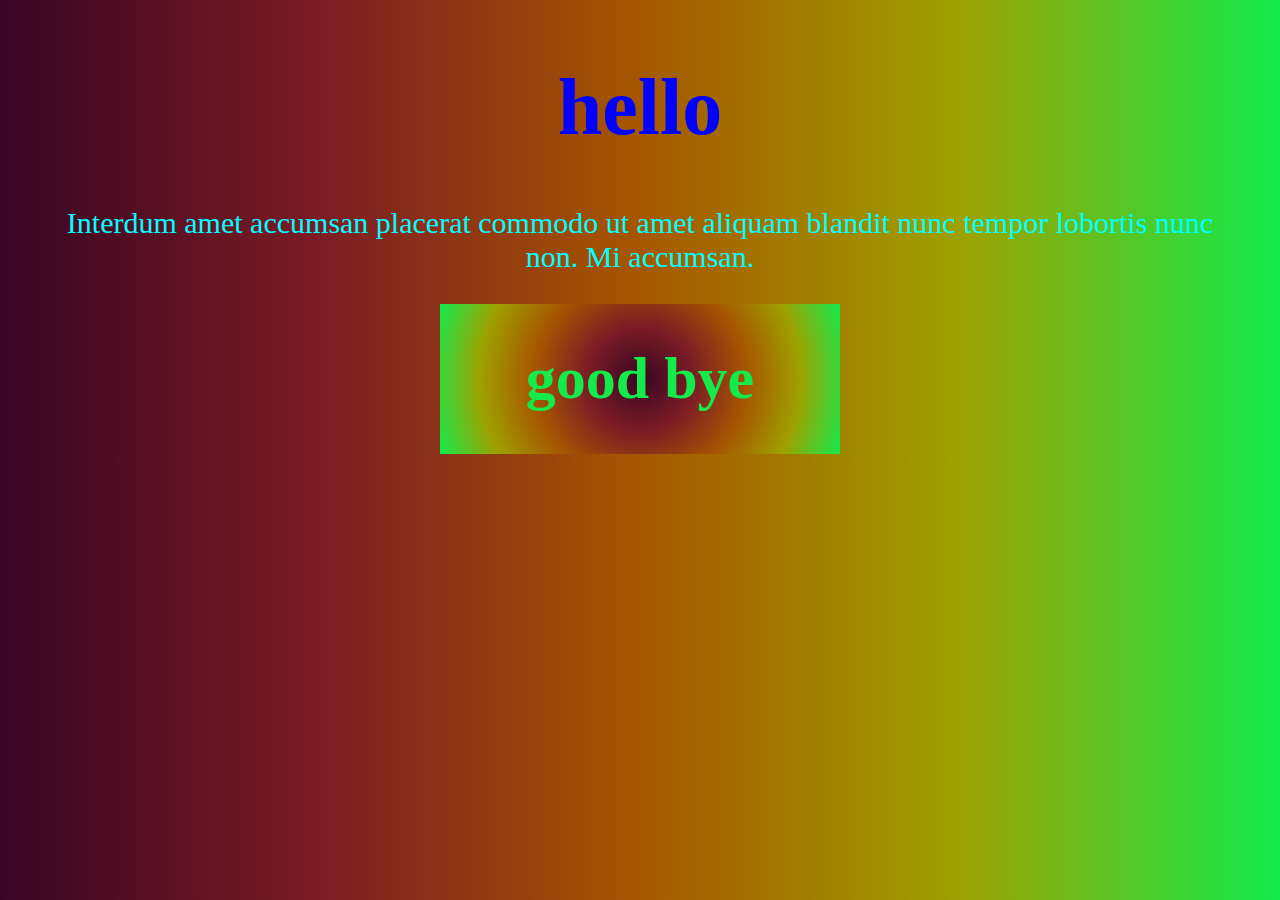
==== index.html @ a7a65ccf "text align" ====
<!DOCTYPE html>
<html lang="en">
<head>
    <meta charset="UTF-8">
    <meta name="viewport" content="width=device-width, initial-scale=1.0" />
    <meta http-equiv="X-UA-Compatible" content="ie=edge" />
    <link rel="stylesheet" href="style.css" />
    <title>Document</title>
</head>
<body>
    <div class="wrapper">
        <div class="container">
            <div class="row">
                  <div class="col">
                   <h1>hello</h1>
                   <p>
                    Interdum amet accumsan placerat commodo ut
                    amet aliquam blandit nunc tempor lobortis nunc
                    non. Mi accumsan.
                   </p>
                  </div>
                   <div class="inner">
                     <h1>good bye</h1>
                   </div>
            </div>
        </div>
    </div>
</body>
</html>
---- style.css ----
body {
    background-image: linear-gradient(to right, #370523, #7c1c25, #a65700, #9ea100, #12eb4b);
}
.container{
     max-width: 1200px;
     margin: auto;
}

.row{
    text-align: center;
    display: flex;
    flex-direction: column;
}

.col h1 {
    
    color: blue;
    font-size: 80px;
}

.col p{
    font-size: 30px;
    text-align: center;
    color: aqua;
}

.inner{
    background-image: radial-gradient(circle, #370523, #7c1c25, #a65700, #9ea100, #12eb4b);
   width: 400px;
  margin: auto;
}

.inner h1{
  color: #12eb4b;
  font-size: 60px;
}
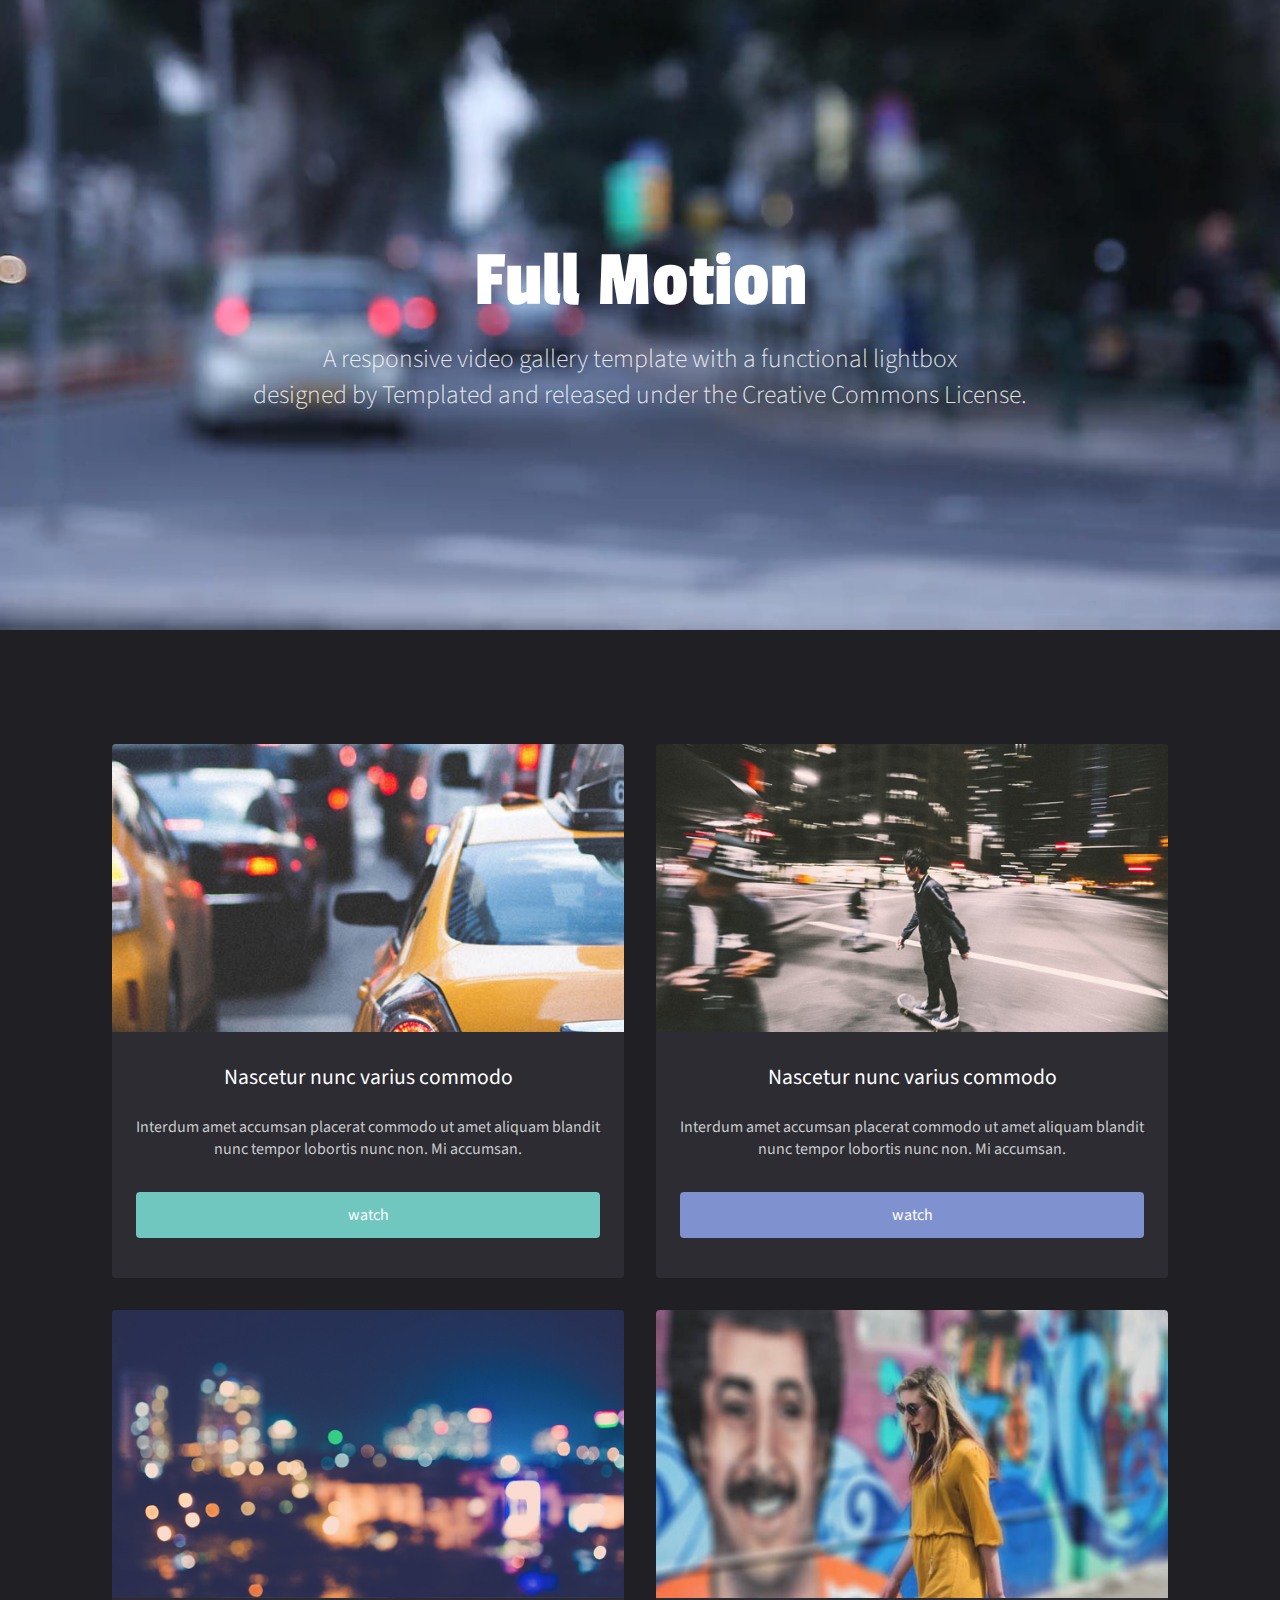
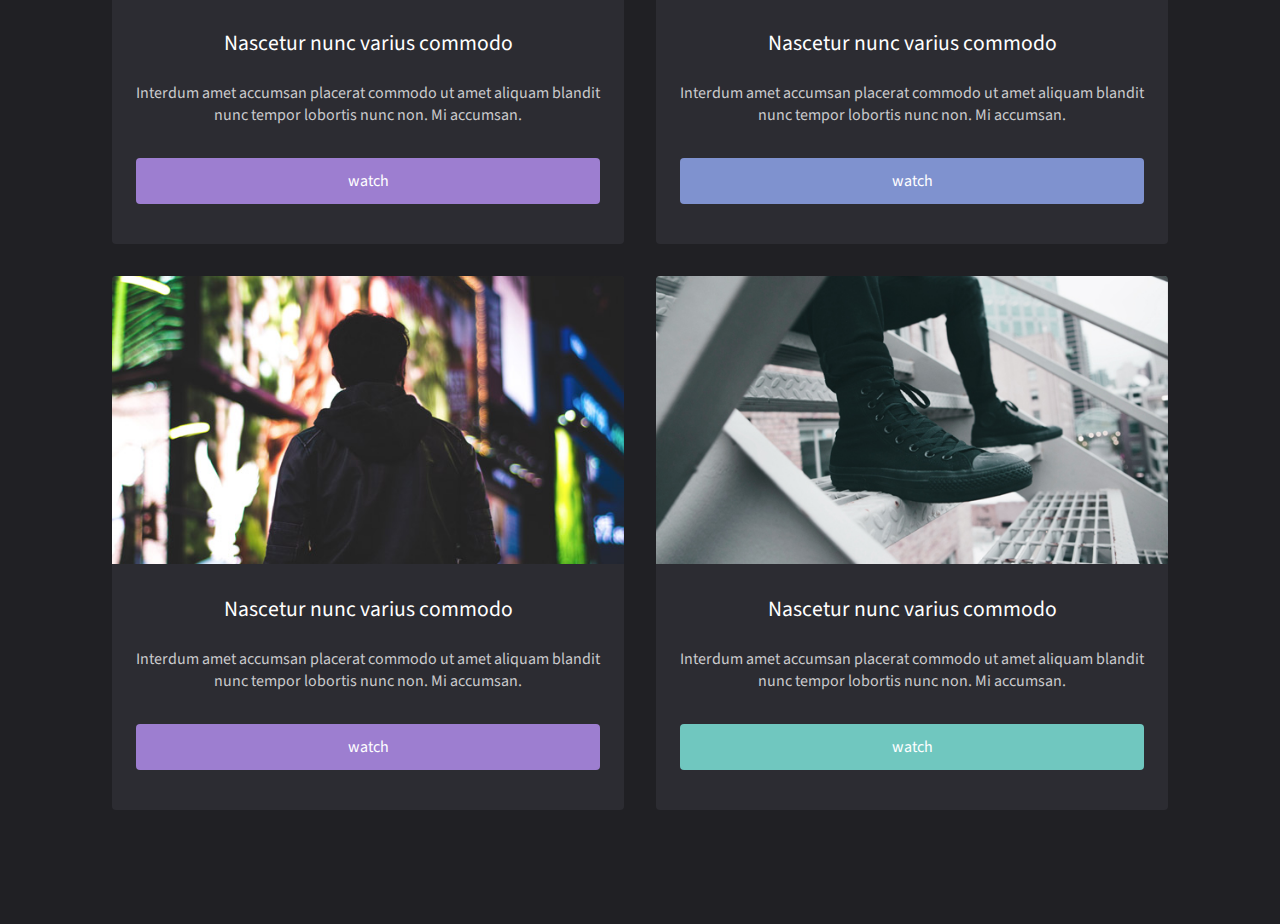
==== commit 96b7c806: "magna" ====
--- a/index.html
+++ b/index.html
@@ -2,28 +2,127 @@
 <html lang="en">
 <head>
     <meta charset="UTF-8">
-    <meta name="viewport" content="width=device-width, initial-scale=1.0" />
-    <meta http-equiv="X-UA-Compatible" content="ie=edge" />
-    <link rel="stylesheet" href="style.css" />
-    <title>Document</title>
+    <meta name="viewport" content="width=device-width, initial-scale=1.0">
+    <meta http-equiv="X-UA-Compatible" content="ie=edge">
+    <link rel="stylesheet" href="style.css"/>
+    <title>magna</title>
 </head>
 <body>
-    <div class="wrapper">
-        <div class="container">
-            <div class="row">
-                  <div class="col">
-                   <h1>hello</h1>
-                   <p>
-                    Interdum amet accumsan placerat commodo ut
-                    amet aliquam blandit nunc tempor lobortis nunc
-                    non. Mi accumsan.
-                   </p>
-                  </div>
-                   <div class="inner">
-                     <h1>good bye</h1>
-                   </div>
-            </div>
-        </div>
+    <div class="banner">
+       <div class="inner">
+           <header>
+               <h1>Full Motion</h1>
+               <p>
+                A responsive video gallery template with a functional lightbox
+                <br>
+                designed by Templated and released under the Creative Commons License.
+               </p>
+           </header>
+           <a href="#wrapper" class="more scrolly"><img src="https://www.solodev.com/assets/anchor/arrow-down.png" alt=""></a>
+       </div>
     </div>
+     <div class="wrapper">
+         <div class="container">
+             <div class="row">
+                 <div class="col">
+                    <div class="image fit">
+                     <img src="images/pic01.jpg">
+                    </div>
+                    <div class="inner">
+                        <h3>Nascetur nunc varius commodo</h3>
+                        <p>
+                         Interdum amet accumsan placerat commodo ut
+                         amet aliquam blandit nunc tempor lobortis nunc
+                         non. Mi accumsan.
+                        </p>
+                        <a class="button fit">watch</a>
+                    </div>
+                 </div>
+
+                 <div class="col">
+                    <div class="image fit">
+                     <img src="images/pic02.jpg">
+                    </div>
+                    <div class="inner">
+                        <h3>Nascetur nunc varius commodo</h3>
+                        <p>
+                         Interdum amet accumsan placerat commodo ut
+                         amet aliquam blandit nunc tempor lobortis nunc
+                         non. Mi accumsan.
+                        </p>
+                        <a class="button style2 fit">watch</a>
+                    </div>
+
+                </div>
+
+                <div class="col">
+                    <div class="image fit">
+                     <img src="images/pic03.jpg">
+                    </div>
+                    <div class="inner">
+                        <h3>Nascetur nunc varius commodo</h3>
+                        <p>
+                         Interdum amet accumsan placerat commodo ut
+                         amet aliquam blandit nunc tempor lobortis nunc
+                         non. Mi accumsan.
+                        </p>
+                        <a class="button style3 fit">watch</a>
+                    </div>
+
+                </div>
+
+                <div class="col">
+                    <div class="image fit">
+                     <img src="images/pic04.jpg">
+                    </div>
+                    <div class="inner">
+                        <h3>Nascetur nunc varius commodo</h3>
+                        <p>
+                         Interdum amet accumsan placerat commodo ut
+                         amet aliquam blandit nunc tempor lobortis nunc
+                         non. Mi accumsan.
+                        </p>
+                        <a class="button style2 fit">watch</a>
+                    </div>
+
+                </div>
+
+                <div class="col">
+                    <div class="image fit">
+                     <img src="images/pic05.jpg">
+                    </div>
+                    <div class="inner">
+                        <h3>Nascetur nunc varius commodo</h3>
+                        <p>
+                         Interdum amet accumsan placerat commodo ut
+                         amet aliquam blandit nunc tempor lobortis nunc
+                         non. Mi accumsan.
+                        </p>
+                        <a class="button style3 fit">watch</a>
+                    </div>
+
+                </div>
+
+                <div class="col">
+                    <div class="image fit">
+                     <img src="images/pic06.jpg">
+                    </div>
+                    <div class="inner">
+                        <h3>Nascetur nunc varius commodo</h3>
+                        <p>
+                         Interdum amet accumsan placerat commodo ut
+                         amet aliquam blandit nunc tempor lobortis nunc
+                         non. Mi accumsan.
+                        </p>
+                        <a class="button fit">watch</a>
+                    </div>
+                </div>
+             </div>
+         </div>
+     </div>
+
+
+
+
 </body>
 </html>--- a/style.css
+++ b/style.css
@@ -1,36 +1,204 @@
+@import url('https://fonts.googleapis.com/css?family=Source+Sans+Pro&display=swap');
+@import url('https://fonts.googleapis.com/css?family=Passion+One&display=swap');
+@import url('reset.css');
+
 body {
-    background-image: linear-gradient(to right, #370523, #7c1c25, #a65700, #9ea100, #12eb4b);
-}
-.container{
-     max-width: 1200px;
-     margin: auto;
-}
-
-.row{
+    font-family: 'Source Sans Pro', sans-serif;
+}
+
+.banner {
+    display: flex;
+    align-items: center;
+    justify-content: center;
+    padding: 10em 4em 6em 4em;
+    min-height: 70vh;
+    background-image: url('images/banner.jpg');
+    background-position: center;
+    background-size: cover;
+    background-repeat: no-repeat;
+    border-top: 0;
+    position: relative;
     text-align: center;
+    overflow: hidden;
+}
+
+
+.banner h1 {
+    color: #fff;
+    font-size: 5em;
+    font-weight: 400;
+    font-family: 'Passion One', cursive;
+    margin: 0;
+    line-height: 1.5;
+}
+
+.banner p {
+    color: rgba(255, 255, 255, 0.85);
+    font-size: 1.6em;
+    font-weight: 300;
+    margin: 0 0 1.5em 0;
+}
+/* 
+.banner .more {
+   
+    background-image: url('http://icons.iconarchive.com/icons/icons8/ios7/32/Arrows-Down-4-icon.png');
+    background-position: center 1.35em;
+    background-repeat: no-repeat;
+    background-size: auto;
+    border: 1px solid #fff;
+    border-radius: 100%;
+    color: rgba(255, 255, 255, 0.75);
+    display: block;
+    height: 5em;
+    text-indent: 5em;
+    overflow: hidden;
+    white-space: nowrap;
+    width: 5em;
+    z-index: 2;
+    margin: 0 auto 2em auto;
+} */
+
+
+
+
+
+
+
+
+
+.wrapper {
+   background-color: #202024;
+   padding: 4em 0 2em 0;
+}
+
+.container {
+    max-width: 1400px;
+    margin: 50px auto;
+}
+
+.row {
     display: flex;
-    flex-direction: column;
-}
-
-.col h1 {
+    flex-wrap: wrap;
+    justify-content: center;
+    align-items: stretch;
+}
+
+.row .col {
+    margin: 0 1em 2em 1em;
+    width: 30%;
     
-    color: blue;
-    font-size: 80px;
-}
-
-.col p{
-    font-size: 30px;
+}
+
+.col {
+    border-radius: 4px;
+    background: #2c2c32;
+    text-align: center; 
+}
+ 
+.col .image.fit {
+    margin: 0;
+}
+
+.image.fit {
+    display: block;
+    margin: 0 0 2em 0;
+    width: 100%;
+}
+
+.image {
+    border-radius: 4px;
+    border: 0;
+    display: inline-block;
+    position: relative;
+}
+
+.image.fit img {
+    width: 100%;
+}
+
+.col .image img {
+    border-radius: 4px 4px 0 0; 
+}
+
+.col h3 {
+    font-size: 1.35em;
+    color: #fff;
+    font-weight: 400;
+    line-height: 1.5;
+    margin: 0 0 1em 0;
+}
+
+.col p {
+    color: #CACACC;
+    margin: 0 0 2em 0;
+}
+.wrapper .inner {
+    width: 90%;
+    max-width: 80em;
+    margin: 0 auto;
+}
+
+.col .inner {
+    box-sizing: border-box;
+    padding: 1.5em;
+    width: 100% !important;
+}
+
+.button.fit {
+    display: block;
+    margin: 0 0 1em 0;
+    width: 100%;
+    box-sizing: border-box;
+}
+
+.button {
+    transition: background-color 0.2s ease-in-out, color 0.2s ease-in-out;
+    background-color: hsl(174, 44%, 61%);
+    border-radius: 4px;
+    border: 0;
+    color: #ffffff !important;
+    cursor: pointer;
+    display: inline-block;
+    font-weight: 400;
+    height: 2.85em;
+    line-height: 2.95em;
+    padding: 0 1.5em;
     text-align: center;
-    color: aqua;
-}
-
-.inner{
-    background-image: radial-gradient(circle, #370523, #7c1c25, #a65700, #9ea100, #12eb4b);
-   width: 400px;
-  margin: auto;
-}
-
-.inner h1{
-  color: #12eb4b;
-  font-size: 60px;
-}+    text-decoration: none;
+    white-space: nowrap; 
+}
+
+
+
+.button.style2 {
+    background-color: #7f92cf;
+}
+
+.button.style3 {
+    background-color: #9d7ed0;
+}
+
+.button:hover{
+    background-color:  hsl(175, 38%, 70%);
+ }
+ .button.style2:hover {
+     background-color: #8EA1DE;
+ }
+ .button.style3:hover {
+     background-color: #AB8CDE;
+ }
+
+ @media (max-width: 1280px){
+    .col{
+       min-width: 40%;
+       margin: auto;
+    
+    }
+}
+
+@media (max-width: 735px){
+    .col{
+       min-width: 90%;
+       margin: auto;
+    }
+}
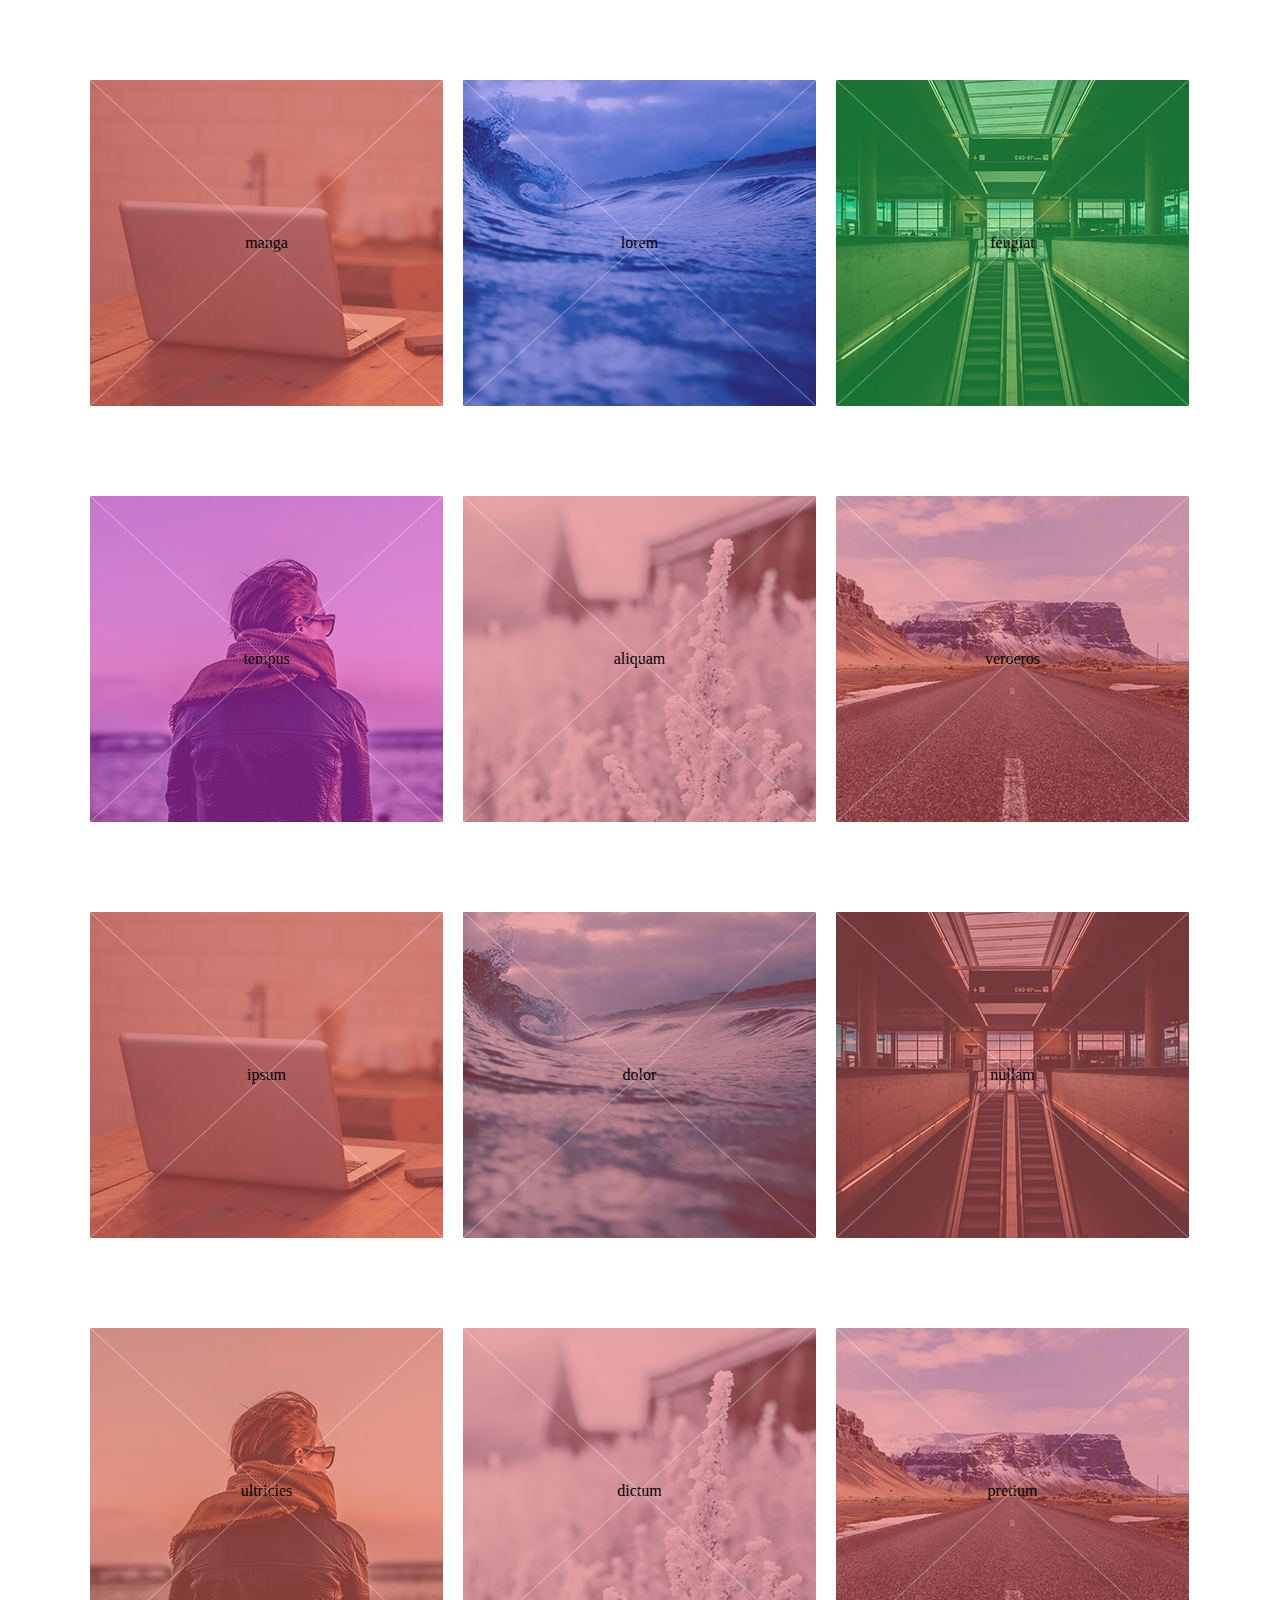
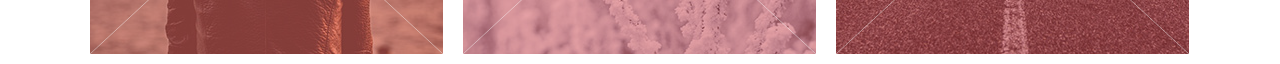
==== commit a973ee92: "axali" ====
--- a/index.html
+++ b/index.html
@@ -8,113 +8,163 @@
     <title>magna</title>
 </head>
 <body>
-    <div class="banner">
-       <div class="inner">
-           <header>
-               <h1>Full Motion</h1>
-               <p>
-                A responsive video gallery template with a functional lightbox
-                <br>
-                designed by Templated and released under the Creative Commons License.
-               </p>
-           </header>
-           <a href="#wrapper" class="more scrolly"><img src="https://www.solodev.com/assets/anchor/arrow-down.png" alt=""></a>
-       </div>
-    </div>
      <div class="wrapper">
          <div class="container">
-             <div class="row">
-                 <div class="col">
-                    <div class="image fit">
-                     <img src="images/pic01.jpg">
+             <div class="row section-row">
+                 <div class="col section-row__col">
+                    <div class="image magna">
+                        <img src="images/pic01.jpg">
                     </div>
-                    <div class="inner">
-                        <h3>Nascetur nunc varius commodo</h3>
-                        <p>
-                         Interdum amet accumsan placerat commodo ut
-                         amet aliquam blandit nunc tempor lobortis nunc
-                         non. Mi accumsan.
-                        </p>
-                        <a class="button fit">watch</a>
+                    <div class="text-box">
+                        <div class="text-box__item text-box__title">
+                            <h3>manga</h3>
+                        </div>
+                        <div class="text-box__item text-box__description">
+                            <p> Sed nisl arcu euismod sit amet nisi lorem etiam dolor veroeros et feugiat. </p>
+                        </div>
                     </div>
-                 </div>
-
-                 <div class="col">
-                    <div class="image fit">
-                     <img src="images/pic02.jpg">
+                </div>
+                <div class="col section-row__col">
+                    <div class="image">
+                        <img src="images/pic02.jpg">
                     </div>
-                    <div class="inner">
-                        <h3>Nascetur nunc varius commodo</h3>
-                        <p>
-                         Interdum amet accumsan placerat commodo ut
-                         amet aliquam blandit nunc tempor lobortis nunc
-                         non. Mi accumsan.
-                        </p>
-                        <a class="button style2 fit">watch</a>
+                    <div class="text-box lorem">
+                        <div class="text-box__item text-box__title">
+                            <h3>lorem</h3>
+                        </div>
+                        <div class="text-box__item text-box__description">
+                            <p> Sed nisl arcu euismod sit amet nisi lorem etiam dolor veroeros et feugiat. </p>
+                        </div>
                     </div>
-
                 </div>
-
-                <div class="col">
-                    <div class="image fit">
-                     <img src="images/pic03.jpg">
+                <div class="col section-row__col">
+                    <div class="image ">
+                        <img src="images/pic03.jpg">
                     </div>
-                    <div class="inner">
-                        <h3>Nascetur nunc varius commodo</h3>
-                        <p>
-                         Interdum amet accumsan placerat commodo ut
-                         amet aliquam blandit nunc tempor lobortis nunc
-                         non. Mi accumsan.
-                        </p>
-                        <a class="button style3 fit">watch</a>
+                    <div class="text-box feugiat">
+                        <div class="text-box__item text-box__title">
+                            <h3>feugiat</h3>
+                        </div>
+                        <div class="text-box__item text-box__description">
+                            <p> Sed nisl arcu euismod sit amet nisi lorem etiam dolor veroeros et feugiat. </p>
+                        </div>
                     </div>
-
                 </div>
-
-                <div class="col">
-                    <div class="image fit">
-                     <img src="images/pic04.jpg">
+                <div class="col section-row__col">
+                    <div class="image ">
+                        <img src="images/pic04.jpg">
                     </div>
-                    <div class="inner">
-                        <h3>Nascetur nunc varius commodo</h3>
-                        <p>
-                         Interdum amet accumsan placerat commodo ut
-                         amet aliquam blandit nunc tempor lobortis nunc
-                         non. Mi accumsan.
-                        </p>
-                        <a class="button style2 fit">watch</a>
+                    <div class="text-box tempus">
+                        <div class="text-box__item text-box__title">
+                            <h3>tempus</h3>
+                        </div>
+                        <div class="text-box__item text-box__description">
+                            <p> Sed nisl arcu euismod sit amet nisi lorem etiam dolor veroeros et feugiat. </p>
+                        </div>
                     </div>
-
                 </div>
-
-                <div class="col">
-                    <div class="image fit">
-                     <img src="images/pic05.jpg">
+                <div class="col section-row__col">
+                    <div class="image aliquam">
+                        <img src="images/pic05.jpg">
                     </div>
-                    <div class="inner">
-                        <h3>Nascetur nunc varius commodo</h3>
-                        <p>
-                         Interdum amet accumsan placerat commodo ut
-                         amet aliquam blandit nunc tempor lobortis nunc
-                         non. Mi accumsan.
-                        </p>
-                        <a class="button style3 fit">watch</a>
+                    <div class="text-box">
+                        <div class="text-box__item text-box__title">
+                            <h3>aliquam</h3>
+                        </div>
+                        <div class="text-box__item text-box__description">
+                            <p> Sed nisl arcu euismod sit amet nisi lorem etiam dolor veroeros et feugiat. </p>
+                        </div>
                     </div>
-
                 </div>
-
-                <div class="col">
-                    <div class="image fit">
-                     <img src="images/pic06.jpg">
+                <div class="col section-row__col">
+                    <div class="image veroeros">
+                        <img src="images/pic06.jpg">
                     </div>
-                    <div class="inner">
-                        <h3>Nascetur nunc varius commodo</h3>
-                        <p>
-                         Interdum amet accumsan placerat commodo ut
-                         amet aliquam blandit nunc tempor lobortis nunc
-                         non. Mi accumsan.
-                        </p>
-                        <a class="button fit">watch</a>
+                    <div class="text-box">
+                        <div class="text-box__item text-box__title">
+                            <h3>veroeros</h3>
+                        </div>
+                        <div class="text-box__item text-box__description">
+                            <p> Sed nisl arcu euismod sit amet nisi lorem etiam dolor veroeros et feugiat. </p>
+                        </div>
+                    </div>
+                </div>
+                <div class="col section-row__col">
+                    <div class="image ipsum">
+                        <img src="images/pic01.jpg">
+                    </div>
+                    <div class="text-box">
+                        <div class="text-box__item text-box__title">
+                            <h3>ipsum</h3>
+                        </div>
+                        <div class="text-box__item text-box__description">
+                            <p> Sed nisl arcu euismod sit amet nisi lorem etiam dolor veroeros et feugiat. </p>
+                        </div>
+                    </div>
+                </div>
+                <div class="col section-row__col">
+                    <div class="image dolor">
+                        <img src="images/pic02.jpg">
+                    </div>
+                    <div class="text-box">
+                        <div class="text-box__item text-box__title">
+                            <h3>dolor</h3>
+                        </div>
+                        <div class="text-box__item text-box__description">
+                            <p> Sed nisl arcu euismod sit amet nisi lorem etiam dolor veroeros et feugiat. </p>
+                        </div>
+                    </div>
+                </div>
+                <div class="col section-row__col">
+                    <div class="image nullam">
+                        <img src="images/pic03.jpg">
+                    </div>
+                    <div class="text-box">
+                        <div class="text-box__item text-box__title">
+                            <h3>nullam</h3>
+                        </div>
+                        <div class="text-box__item text-box__description">
+                            <p> Sed nisl arcu euismod sit amet nisi lorem etiam dolor veroeros et feugiat. </p>
+                        </div>
+                    </div>
+                </div>
+                <div class="col section-row__col">
+                    <div class="image ultricies">
+                        <img src="images/pic04.jpg">
+                    </div>
+                    <div class="text-box">
+                        <div class="text-box__item text-box__title">
+                            <h3>ultricies</h3>
+                        </div>
+                        <div class="text-box__item text-box__description">
+                            <p> Sed nisl arcu euismod sit amet nisi lorem etiam dolor veroeros et feugiat. </p>
+                        </div>
+                    </div>
+                </div>
+                <div class="col section-row__col">
+                    <div class="image dictum">
+                        <img src="images/pic05.jpg">
+                    </div>
+                    <div class="text-box">
+                        <div class="text-box__item text-box__title">
+                            <h3>dictum</h3>
+                        </div>
+                        <div class="text-box__item text-box__description">
+                            <p> Sed nisl arcu euismod sit amet nisi lorem etiam dolor veroeros et feugiat. </p>
+                        </div>
+                    </div>
+                </div>
+                <div class="col section-row__col">
+                    <div class="image pretium">
+                        <img src="images/pic06.jpg">
+                    </div>
+                    <div class="text-box">
+                        <div class="text-box__item text-box__title">
+                            <h3>pretium</h3>
+                        </div>
+                        <div class="text-box__item text-box__description">
+                            <p> Sed nisl arcu euismod sit amet nisi lorem etiam dolor veroeros et feugiat. </p>
+                        </div>
                     </div>
                 </div>
              </div>
--- a/style.css
+++ b/style.css
@@ -1,204 +1,109 @@
-@import url('https://fonts.googleapis.com/css?family=Source+Sans+Pro&display=swap');
-@import url('https://fonts.googleapis.com/css?family=Passion+One&display=swap');
 @import url('reset.css');
 
-body {
-    font-family: 'Source Sans Pro', sans-serif;
+html {
+    font-size: 16px;
 }
 
-.banner {
-    display: flex;
-    align-items: center;
-    justify-content: center;
-    padding: 10em 4em 6em 4em;
-    min-height: 70vh;
-    background-image: url('images/banner.jpg');
-    background-position: center;
-    background-size: cover;
-    background-repeat: no-repeat;
-    border-top: 0;
-    position: relative;
-    text-align: center;
-    overflow: hidden;
-}
+.wrapper {
 
-
-.banner h1 {
-    color: #fff;
-    font-size: 5em;
-    font-weight: 400;
-    font-family: 'Passion One', cursive;
-    margin: 0;
-    line-height: 1.5;
-}
-
-.banner p {
-    color: rgba(255, 255, 255, 0.85);
-    font-size: 1.6em;
-    font-weight: 300;
-    margin: 0 0 1.5em 0;
-}
-/* 
-.banner .more {
-   
-    background-image: url('http://icons.iconarchive.com/icons/icons8/ios7/32/Arrows-Down-4-icon.png');
-    background-position: center 1.35em;
-    background-repeat: no-repeat;
-    background-size: auto;
-    border: 1px solid #fff;
-    border-radius: 100%;
-    color: rgba(255, 255, 255, 0.75);
-    display: block;
-    height: 5em;
-    text-indent: 5em;
-    overflow: hidden;
-    white-space: nowrap;
-    width: 5em;
-    z-index: 2;
-    margin: 0 auto 2em auto;
-} */
-
-
-
-
-
-
-
-
-
-.wrapper {
-   background-color: #202024;
-   padding: 4em 0 2em 0;
 }
 
 .container {
-    max-width: 1400px;
-    margin: 50px auto;
+    max-width: 1200px;
+    margin: 0 auto;
+    padding: 0 2.5em;
 }
 
 .row {
     display: flex;
     flex-wrap: wrap;
-    justify-content: center;
-    align-items: stretch;
+    text-align: center;
 }
 
-.row .col {
-    margin: 0 1em 2em 1em;
-    width: 30%;
-    
+
+.col {
+    margin: 10px ;
+    position: relative;
+    display: block;
+    margin-top: 5rem;
 }
 
-.col {
-    border-radius: 4px;
-    background: #2c2c32;
-    text-align: center; 
-}
- 
-.col .image.fit {
-    margin: 0;
+.image{
+    position: relative;
+    width: 100%;
+    transition: .5s;
 }
 
-.image.fit {
+.image img {
     display: block;
-    margin: 0 0 2em 0;
     width: 100%;
 }
 
-.image {
-    border-radius: 4px;
-    border: 0;
-    display: inline-block;
-    position: relative;
-}
-
-.image.fit img {
+.image::after {
+    content: '';
+    position: absolute;
+    pointer-events: none;
+    top: 0;
+    left: 0;
     width: 100%;
-}
-
-.col .image img {
-    border-radius: 4px 4px 0 0; 
-}
-
-.col h3 {
-    font-size: 1.35em;
-    color: #fff;
-    font-weight: 400;
-    line-height: 1.5;
-    margin: 0 0 1em 0;
-}
-
-.col p {
-    color: #CACACC;
-    margin: 0 0 2em 0;
-}
-.wrapper .inner {
-    width: 90%;
-    max-width: 80em;
-    margin: 0 auto;
-}
-
-.col .inner {
-    box-sizing: border-box;
-    padding: 1.5em;
-    width: 100% !important;
-}
-
-.button.fit {
+    height: 100%;
     display: block;
-    margin: 0 0 1em 0;
-    width: 100%;
-    box-sizing: border-box;
-}
-
-.button {
-    transition: background-color 0.2s ease-in-out, color 0.2s ease-in-out;
-    background-color: hsl(174, 44%, 61%);
-    border-radius: 4px;
-    border: 0;
-    color: #ffffff !important;
-    cursor: pointer;
-    display: inline-block;
-    font-weight: 400;
-    height: 2.85em;
-    line-height: 2.95em;
-    padding: 0 1.5em;
-    text-align: center;
-    text-decoration: none;
-    white-space: nowrap; 
+    background-image: url("[data-uri]");
+    background-repeat: no-repeat;
+    background-size: 100% 100%;
+    opacity: 0.5;
+    z-index: 2;
 }
 
 
-
-.button.style2 {
-    background-color: #7f92cf;
+.section-row__col {
+    position: relative;
+   
 }
 
-.button.style3 {
-    background-color: #9d7ed0;
+.text-box {
+    display: flex;
+    flex-direction: column;
+    justify-content:center;
+    position: absolute;
+    box-sizing: border-box;
+    padding: 20px;
+    background-color: rgba(226, 83, 83, 0.5);
+    top:0;
+    left:0;
+    right: 0;
+    bottom: 0;
+    /* top: 0;
+    left: 0;
+    width: 100%;
+    height: 100%; */
 }
 
-.button:hover{
-    background-color:  hsl(175, 38%, 70%);
- }
- .button.style2:hover {
-     background-color: #8EA1DE;
- }
- .button.style3:hover {
-     background-color: #AB8CDE;
- }
-
- @media (max-width: 1280px){
-    .col{
-       min-width: 40%;
-       margin: auto;
-    
-    }
+.text-box__item {
+  text-align: center;
 }
 
-@media (max-width: 735px){
-    .col{
-       min-width: 90%;
-       margin: auto;
-    }
+
+.text-box .text-box__description {
+    max-height: 0;
+    opacity: 0;
+    overflow: hidden;
+    transition: max-height 1s, opacity 1s;
 }
+
+.text-box:hover .text-box__description {
+    max-height: 100%;
+    opacity: 1;
+}
+
+.text-box.lorem{
+    background-color:  rgba(99, 70, 226, 0.411);
+}
+
+.text-box.feugiat{
+    background-color:  rgba(53, 223, 75, 0.445);
+}
+
+.text-box.tempus{
+    background-color:  rgba(208, 23, 233, 0.445);
+}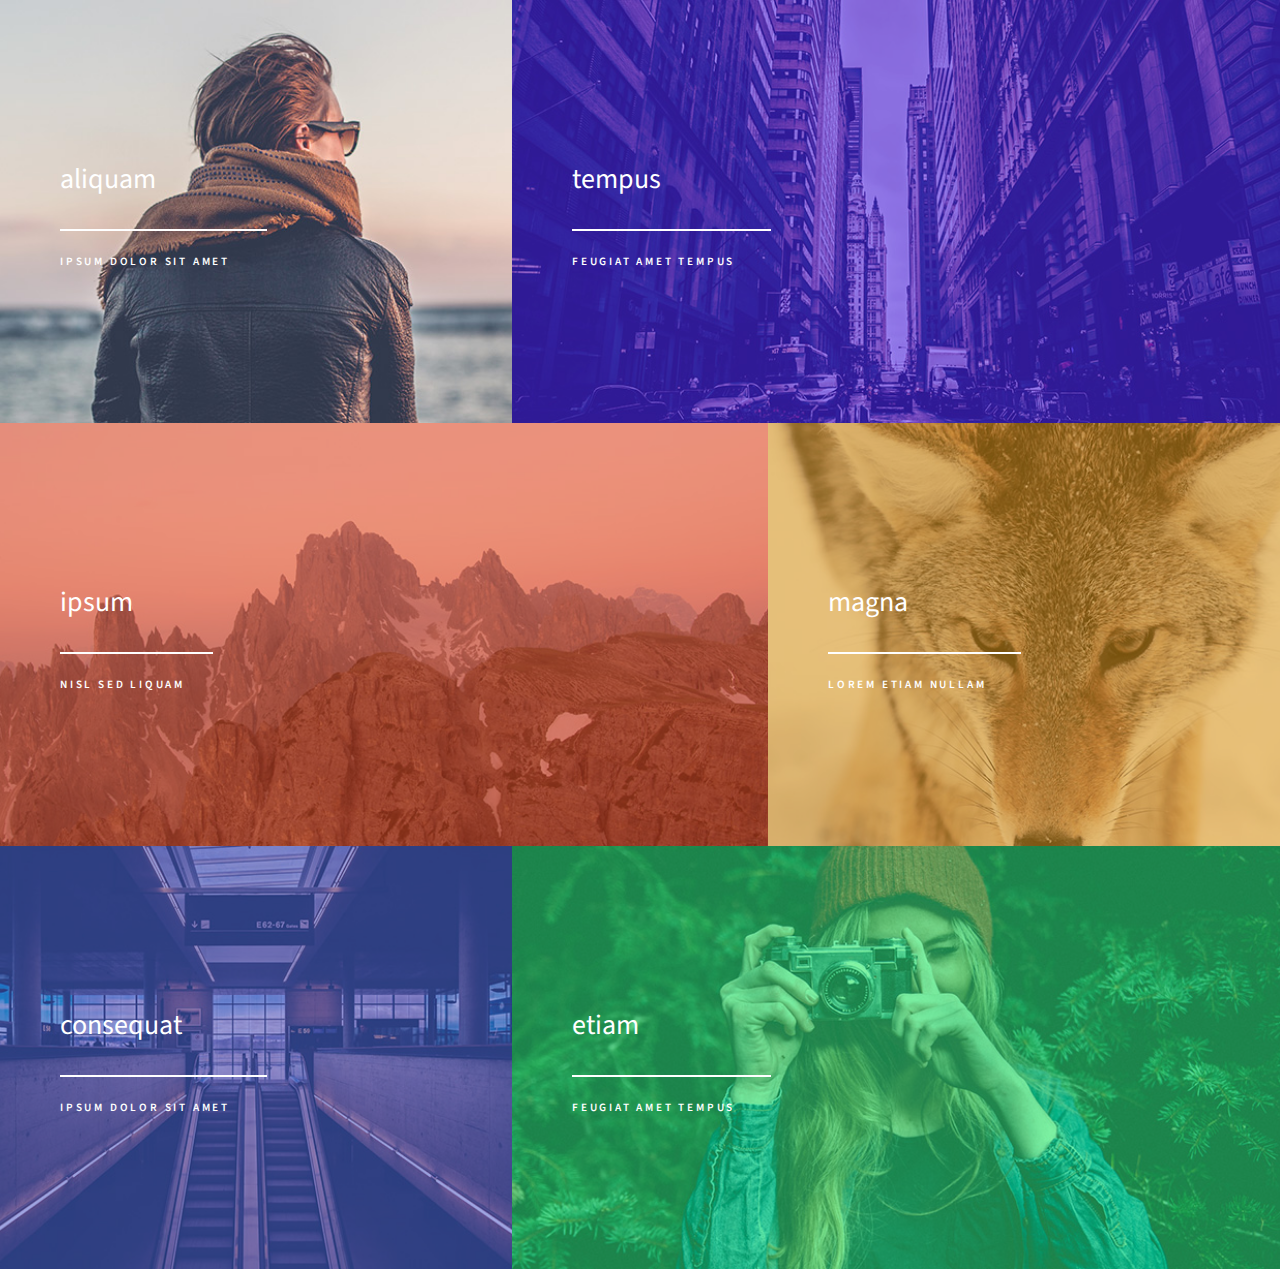
==== commit f1db2c86: "13/02/2020 Pixelarity" ====
--- a/index.html
+++ b/index.html
@@ -9,166 +9,66 @@
 </head>
 <body>
      <div class="wrapper">
-         <div class="container">
-             <div class="row section-row">
-                 <div class="col section-row__col">
-                    <div class="image magna">
-                        <img src="images/pic01.jpg">
+             <div class="row ">
+                 <div class="col col-smal ">
+                    <img src="images/pic01.jpg" class="graphiches" />
+                    <div class="layer aliquam">
+                        <div class="layer__box">
+                           <h1>aliquam </h1>
+                           <p><span>ipsum dolor sit amet</span> </p>
+                        </div>
+                      </div>
+                </div>
+                <div class="col col-big">
+                    <img src="images/pic02.jpg" class="graphiches" />
+                    <div class="layer tempus">
+                        <div class="layer__box">
+                           <h1> tempus</h1>
+                           <p> <span>feugiat amet tempus </span> </p>
+                        </div>
+                      </div>
+                </div>
+             </div> <!--? end row -->
+             <div class="row ">
+                <div class="col col-smal">
+                   <img src="images/pic04.jpg" class="graphiches" />
+                   <div class="layer magna">
+                    <div class="layer__box">
+                       <h1>magna</h1>
+                       <p> <span>lorem etiam nullam</span> </p>
                     </div>
-                    <div class="text-box">
-                        <div class="text-box__item text-box__title">
-                            <h3>manga</h3>
-                        </div>
-                        <div class="text-box__item text-box__description">
-                            <p> Sed nisl arcu euismod sit amet nisi lorem etiam dolor veroeros et feugiat. </p>
-                        </div>
+                  </div>
+               </div>
+               <div class="col col-big">
+                   <img src="images/pic03.jpg" class="graphiches" />
+                   <div class="layer ipsum">
+                    <div class="layer__box">
+                       <h1>ipsum</h1>
+                       <p> <span>nisl sed liquam</span> </p>
                     </div>
-                </div>
-                <div class="col section-row__col">
-                    <div class="image">
-                        <img src="images/pic02.jpg">
+                  </div>
+               </div>
+            </div> <!--? end row -->
+            <div class="row ">
+                <div class="col col-smal">
+                   <img src="images/pic05.jpg" class="graphiches" />
+                   <div class="layer consequat">
+                    <div class="layer__box">
+                       <h1>consequat</h1>
+                       <p> <span>ipsum dolor sit amet</span> </p>
                     </div>
-                    <div class="text-box lorem">
-                        <div class="text-box__item text-box__title">
-                            <h3>lorem</h3>
-                        </div>
-                        <div class="text-box__item text-box__description">
-                            <p> Sed nisl arcu euismod sit amet nisi lorem etiam dolor veroeros et feugiat. </p>
-                        </div>
-                    </div>
-                </div>
-                <div class="col section-row__col">
-                    <div class="image ">
-                        <img src="images/pic03.jpg">
-                    </div>
-                    <div class="text-box feugiat">
-                        <div class="text-box__item text-box__title">
-                            <h3>feugiat</h3>
-                        </div>
-                        <div class="text-box__item text-box__description">
-                            <p> Sed nisl arcu euismod sit amet nisi lorem etiam dolor veroeros et feugiat. </p>
-                        </div>
-                    </div>
-                </div>
-                <div class="col section-row__col">
-                    <div class="image ">
-                        <img src="images/pic04.jpg">
-                    </div>
-                    <div class="text-box tempus">
-                        <div class="text-box__item text-box__title">
-                            <h3>tempus</h3>
-                        </div>
-                        <div class="text-box__item text-box__description">
-                            <p> Sed nisl arcu euismod sit amet nisi lorem etiam dolor veroeros et feugiat. </p>
-                        </div>
-                    </div>
-                </div>
-                <div class="col section-row__col">
-                    <div class="image aliquam">
-                        <img src="images/pic05.jpg">
-                    </div>
-                    <div class="text-box">
-                        <div class="text-box__item text-box__title">
-                            <h3>aliquam</h3>
-                        </div>
-                        <div class="text-box__item text-box__description">
-                            <p> Sed nisl arcu euismod sit amet nisi lorem etiam dolor veroeros et feugiat. </p>
-                        </div>
-                    </div>
-                </div>
-                <div class="col section-row__col">
-                    <div class="image veroeros">
-                        <img src="images/pic06.jpg">
-                    </div>
-                    <div class="text-box">
-                        <div class="text-box__item text-box__title">
-                            <h3>veroeros</h3>
-                        </div>
-                        <div class="text-box__item text-box__description">
-                            <p> Sed nisl arcu euismod sit amet nisi lorem etiam dolor veroeros et feugiat. </p>
-                        </div>
-                    </div>
-                </div>
-                <div class="col section-row__col">
-                    <div class="image ipsum">
-                        <img src="images/pic01.jpg">
-                    </div>
-                    <div class="text-box">
-                        <div class="text-box__item text-box__title">
-                            <h3>ipsum</h3>
-                        </div>
-                        <div class="text-box__item text-box__description">
-                            <p> Sed nisl arcu euismod sit amet nisi lorem etiam dolor veroeros et feugiat. </p>
-                        </div>
-                    </div>
-                </div>
-                <div class="col section-row__col">
-                    <div class="image dolor">
-                        <img src="images/pic02.jpg">
-                    </div>
-                    <div class="text-box">
-                        <div class="text-box__item text-box__title">
-                            <h3>dolor</h3>
-                        </div>
-                        <div class="text-box__item text-box__description">
-                            <p> Sed nisl arcu euismod sit amet nisi lorem etiam dolor veroeros et feugiat. </p>
-                        </div>
-                    </div>
-                </div>
-                <div class="col section-row__col">
-                    <div class="image nullam">
-                        <img src="images/pic03.jpg">
-                    </div>
-                    <div class="text-box">
-                        <div class="text-box__item text-box__title">
-                            <h3>nullam</h3>
-                        </div>
-                        <div class="text-box__item text-box__description">
-                            <p> Sed nisl arcu euismod sit amet nisi lorem etiam dolor veroeros et feugiat. </p>
-                        </div>
-                    </div>
-                </div>
-                <div class="col section-row__col">
-                    <div class="image ultricies">
-                        <img src="images/pic04.jpg">
-                    </div>
-                    <div class="text-box">
-                        <div class="text-box__item text-box__title">
-                            <h3>ultricies</h3>
-                        </div>
-                        <div class="text-box__item text-box__description">
-                            <p> Sed nisl arcu euismod sit amet nisi lorem etiam dolor veroeros et feugiat. </p>
-                        </div>
-                    </div>
-                </div>
-                <div class="col section-row__col">
-                    <div class="image dictum">
-                        <img src="images/pic05.jpg">
-                    </div>
-                    <div class="text-box">
-                        <div class="text-box__item text-box__title">
-                            <h3>dictum</h3>
-                        </div>
-                        <div class="text-box__item text-box__description">
-                            <p> Sed nisl arcu euismod sit amet nisi lorem etiam dolor veroeros et feugiat. </p>
-                        </div>
-                    </div>
-                </div>
-                <div class="col section-row__col">
-                    <div class="image pretium">
-                        <img src="images/pic06.jpg">
-                    </div>
-                    <div class="text-box">
-                        <div class="text-box__item text-box__title">
-                            <h3>pretium</h3>
-                        </div>
-                        <div class="text-box__item text-box__description">
-                            <p> Sed nisl arcu euismod sit amet nisi lorem etiam dolor veroeros et feugiat. </p>
-                        </div>
-                    </div>
-                </div>
-             </div>
-         </div>
+                  </div>
+               </div>
+               <div class="col col-big">
+                   <img src="images/pic06.jpg" class="graphiches" />
+                   <div class="layer etiam">
+                     <div class="layer__box">
+                        <h1>etiam</h1>
+                        <p> <span>feugiat amet tempus</span> </p>
+                     </div>
+                   </div>
+               </div>
+            </div> <!--? end row -->
      </div>
 
 
--- a/style.css
+++ b/style.css
@@ -1,109 +1,156 @@
 @import url('reset.css');
+@import url('https://fonts.googleapis.com/css?family=Source+Sans+Pro&display=swap');
 
-html {
-    font-size: 16px;
-}
-
-.wrapper {
-
-}
-
-.container {
-    max-width: 1200px;
-    margin: 0 auto;
-    padding: 0 2.5em;
+body{
+    color: #ffffff;
+    font-family: 'Source Sans Pro', sans-serif;
 }
 
 .row {
+    display: flex; 
+    flex-wrap: wrap;
+}
+
+.row:nth-child(even) .col.col-smal {
+    order: 1;
+}
+
+.graphiches {
+    display: block;
+    width: 100%;
+    height: 55vh;
+    object-fit: cover;
+}
+
+.col {
+    position: relative;
+}
+
+.col.col-smal {
+     width: 40%;
+}
+
+.col.col-big{
+     width: 60%;
+}
+
+.row .col .layer {
+    position: absolute;
+    left:0;
+    top:0;
+    width: 100%;
+    height: 100%;
+    
     display: flex;
-    flex-wrap: wrap;
-    text-align: center;
+    box-sizing: border-box;
+    padding: 60px;
+}
+
+.layer .layer__box {
+    align-self: center;
+}
+.row .col .layer h1 {
+    font-size: 1.75em;
+    margin: 30px 0px;
+}
+
+.row .col .layer p span {
+    display: inline-block;
+    padding: 25px 0 25px 0;
+    position: relative;
+}
+
+.row .col .layer p span:after {
+    content: "";
+    position: absolute;
+    height: 2px;
+    left: 0;
+    top: 0px;
+    width: 122%;
+    background-color: white;
+}
+
+.row .col .layer p {
+    font-size: 0.7em;
+    font-weight: 600;
+    letter-spacing: 0.25em;
+    margin-top: 0;
+    text-transform: uppercase;
+    
+    
 }
 
 
-.col {
-    margin: 10px ;
-    position: relative;
-    display: block;
-    margin-top: 5rem;
+.layer.aliquam{
+   background-color:  rgba(4, 199, 233, 0.473);
 }
 
-.image{
-    position: relative;
-    width: 100%;
-    transition: .5s;
+.layer.tempus{
+    background-color:  rgba(65, 4, 233, 0.459);
+ }
+ .layer.ipsum{
+    background-color:  rgba(233, 57, 4, 0.473);
+ }
+
+ .layer.magna{
+    background-color:  rgba(233, 153, 4, 0.473);
+ }
+ .layer.consequat{
+    background-color:  rgba(55, 70, 201, 0.473);
+ }
+ .layer.etiam{
+    background-color:  rgba(4, 233, 80, 0.473);
+ }
+
+ .layer:hover {
+    background-color: transparent !important;
+ }
+
+ @media only screen and (max-width: 1660px){
+    .col.col-smal {
+        width: 40%;
+   }
+   .graphiches {
+    height: 47vh;
 }
+   .col.col-big{
+    width: 60%;
+    }
+    .graphiches {
+        height: 47vh;
+    }
+ }
 
-.image img {
-    display: block;
-    width: 100%;
+ @media only screen and (max-width: 1200px){
+    .col.col-smal {
+        width: 50%;
+   }
+   .graphiches {
+    height: 40vh;
 }
+   .col.col-big{
+    width: 50%;
+    }
+    .graphiches {
+        height: 40vh;
+    }
+ }
 
-.image::after {
-    content: '';
-    position: absolute;
-    pointer-events: none;
-    top: 0;
-    left: 0;
-    width: 100%;
-    height: 100%;
-    display: block;
-    background-image: url("[data-uri]");
-    background-repeat: no-repeat;
-    background-size: 100% 100%;
-    opacity: 0.5;
-    z-index: 2;
+ @media only screen and (max-width: 740px){
+    .col.col-smal {
+       width: 50%;
+   }
+   .graphiches {
+    height: 30vh;
 }
+    .col.col-big{
+        width: 50%;
+        
+    }
+    .graphiches {
+        height: 30vh;
+    }
+ }
 
 
-.section-row__col {
-    position: relative;
-   
-}
 
-.text-box {
-    display: flex;
-    flex-direction: column;
-    justify-content:center;
-    position: absolute;
-    box-sizing: border-box;
-    padding: 20px;
-    background-color: rgba(226, 83, 83, 0.5);
-    top:0;
-    left:0;
-    right: 0;
-    bottom: 0;
-    /* top: 0;
-    left: 0;
-    width: 100%;
-    height: 100%; */
-}
-
-.text-box__item {
-  text-align: center;
-}
-
-
-.text-box .text-box__description {
-    max-height: 0;
-    opacity: 0;
-    overflow: hidden;
-    transition: max-height 1s, opacity 1s;
-}
-
-.text-box:hover .text-box__description {
-    max-height: 100%;
-    opacity: 1;
-}
-
-.text-box.lorem{
-    background-color:  rgba(99, 70, 226, 0.411);
-}
-
-.text-box.feugiat{
-    background-color:  rgba(53, 223, 75, 0.445);
-}
-
-.text-box.tempus{
-    background-color:  rgba(208, 23, 233, 0.445);
-}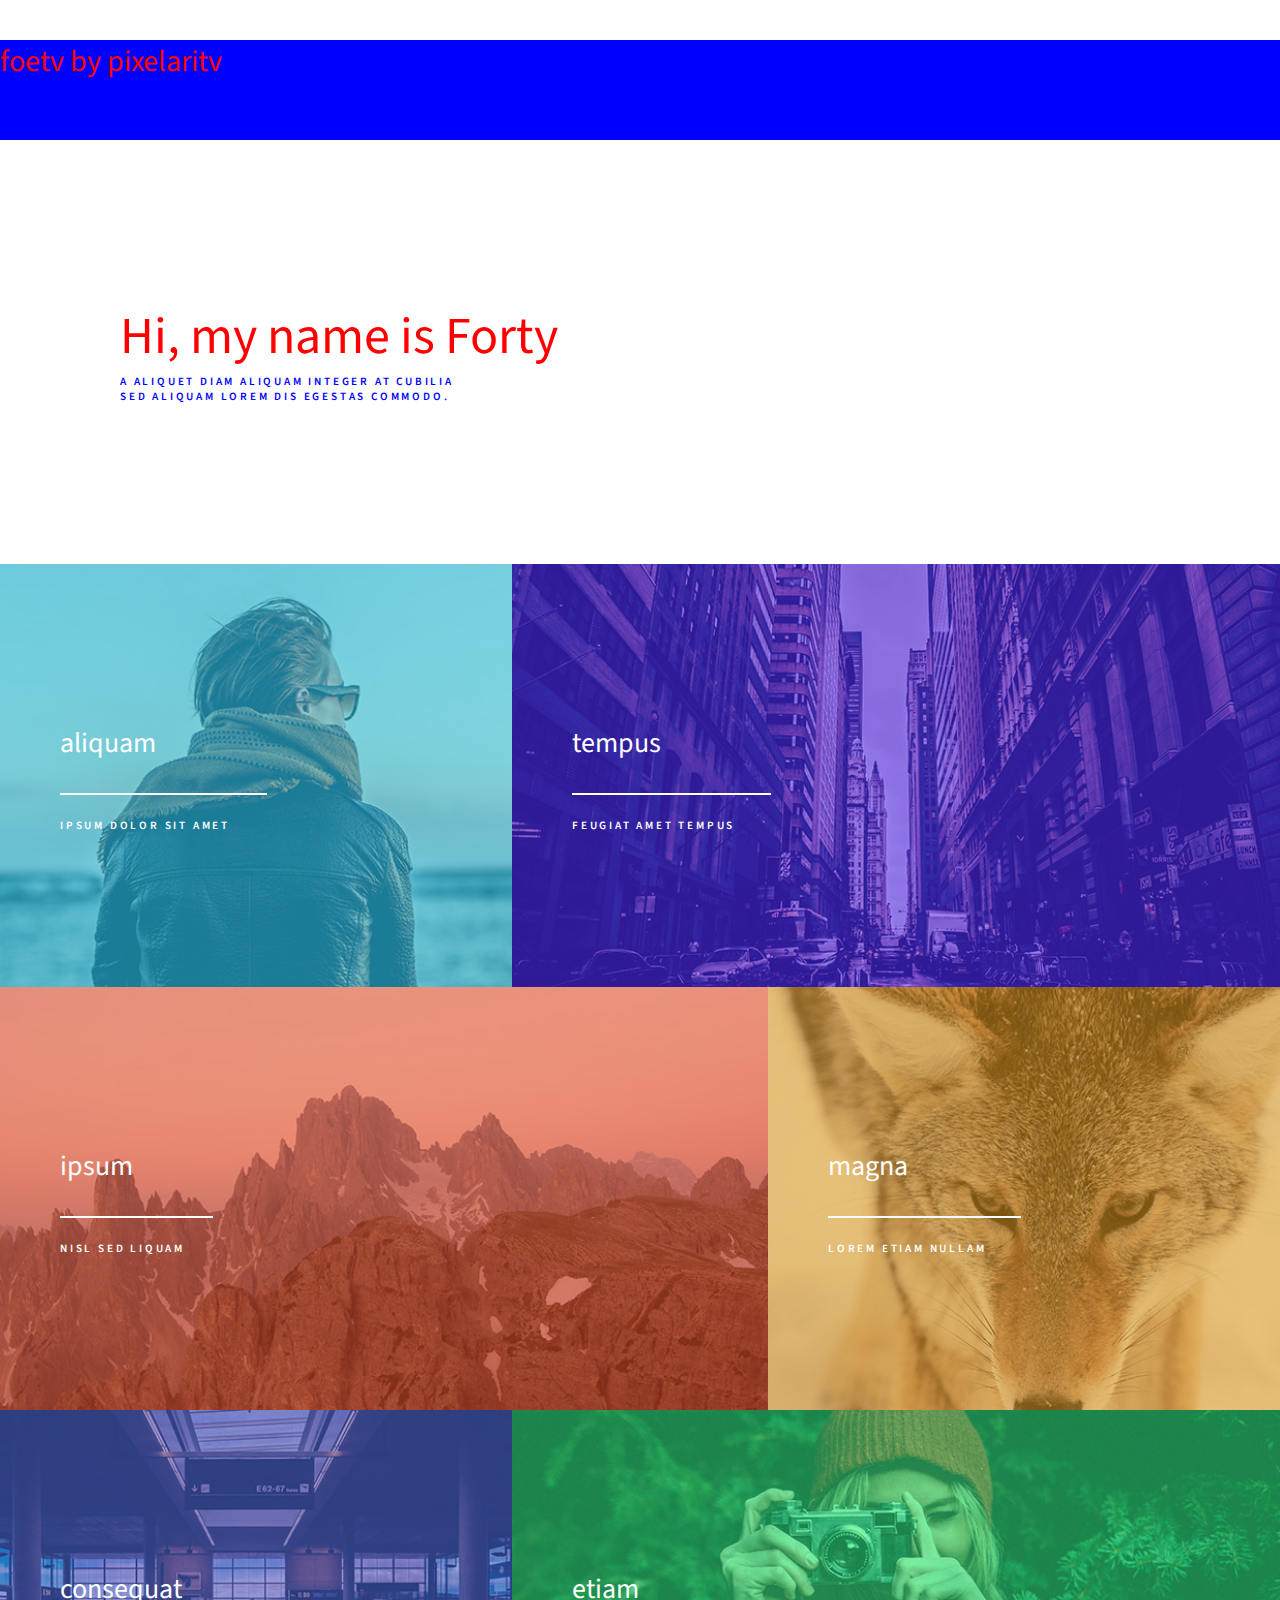
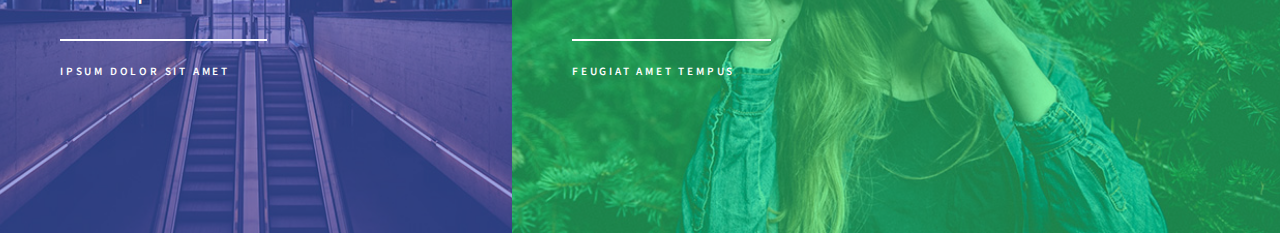
==== commit e38e5770: "aliquam" ====
--- a/index.html
+++ b/index.html
@@ -8,6 +8,44 @@
     <title>magna</title>
 </head>
 <body>
+      <div class="wrapper">
+
+         <div class="section-row__col">
+            <div class="col-2">
+                   <h3>foetv by pixelaritv</h3>
+            </div>
+            <div class="col-3">
+
+            </div>
+         </div>
+
+         <div class="row">
+              <div class="col-1">
+                 <div class="inner">
+                     <h2>
+                        Hi, my name is Forty
+                  </h2>
+                 </div>
+                 <div class="description">
+                      <p>
+                        A aliquet diam aliquam integer at Cubilia
+                       <br>
+                        sed aliquam lorem dis Egestas Commodo.
+                      </p>
+                 </div>
+                 
+              </div>
+        
+
+         </div>
+      </div>
+
+
+
+
+
+
+
      <div class="wrapper">
              <div class="row ">
                  <div class="col col-smal ">
--- a/style.css
+++ b/style.css
@@ -152,5 +152,59 @@
     }
  }
 
-
-
+ @media only screen and (max-width: 600px){
+    .col.col-smal {
+       width: 100%;
+   }
+   .graphiches {
+    height: 45vh;
+}
+    .col.col-big{
+        width: 100%;
+        
+    }
+    .graphiches {
+        height: 45vh;
+    }
+ }
+
+
+ 
+
+.col-1 {
+    padding: 10em 0 10em 0;
+    margin: 0 auto;
+    max-width: 65em;
+    width: calc(100% - 6em);
+}
+
+
+.col-1 h2 {
+         font-size: 3.25em;
+         color: red;
+
+}
+
+.col-1 .description p {
+    color: blue;
+    font-size: 0.7em;
+    font-weight: 600;
+    letter-spacing: 0.25em;
+    text-transform: uppercase;
+}
+ 
+
+
+.section-row__col {
+    height: 100px;
+    background-color: blue;
+}
+
+.section-row__col .col-2 h3 {
+    color: red;
+    font-size:30px;
+}
+
+.section-row__col .col-2{
+    margin: 40px 40px 0 0;
+}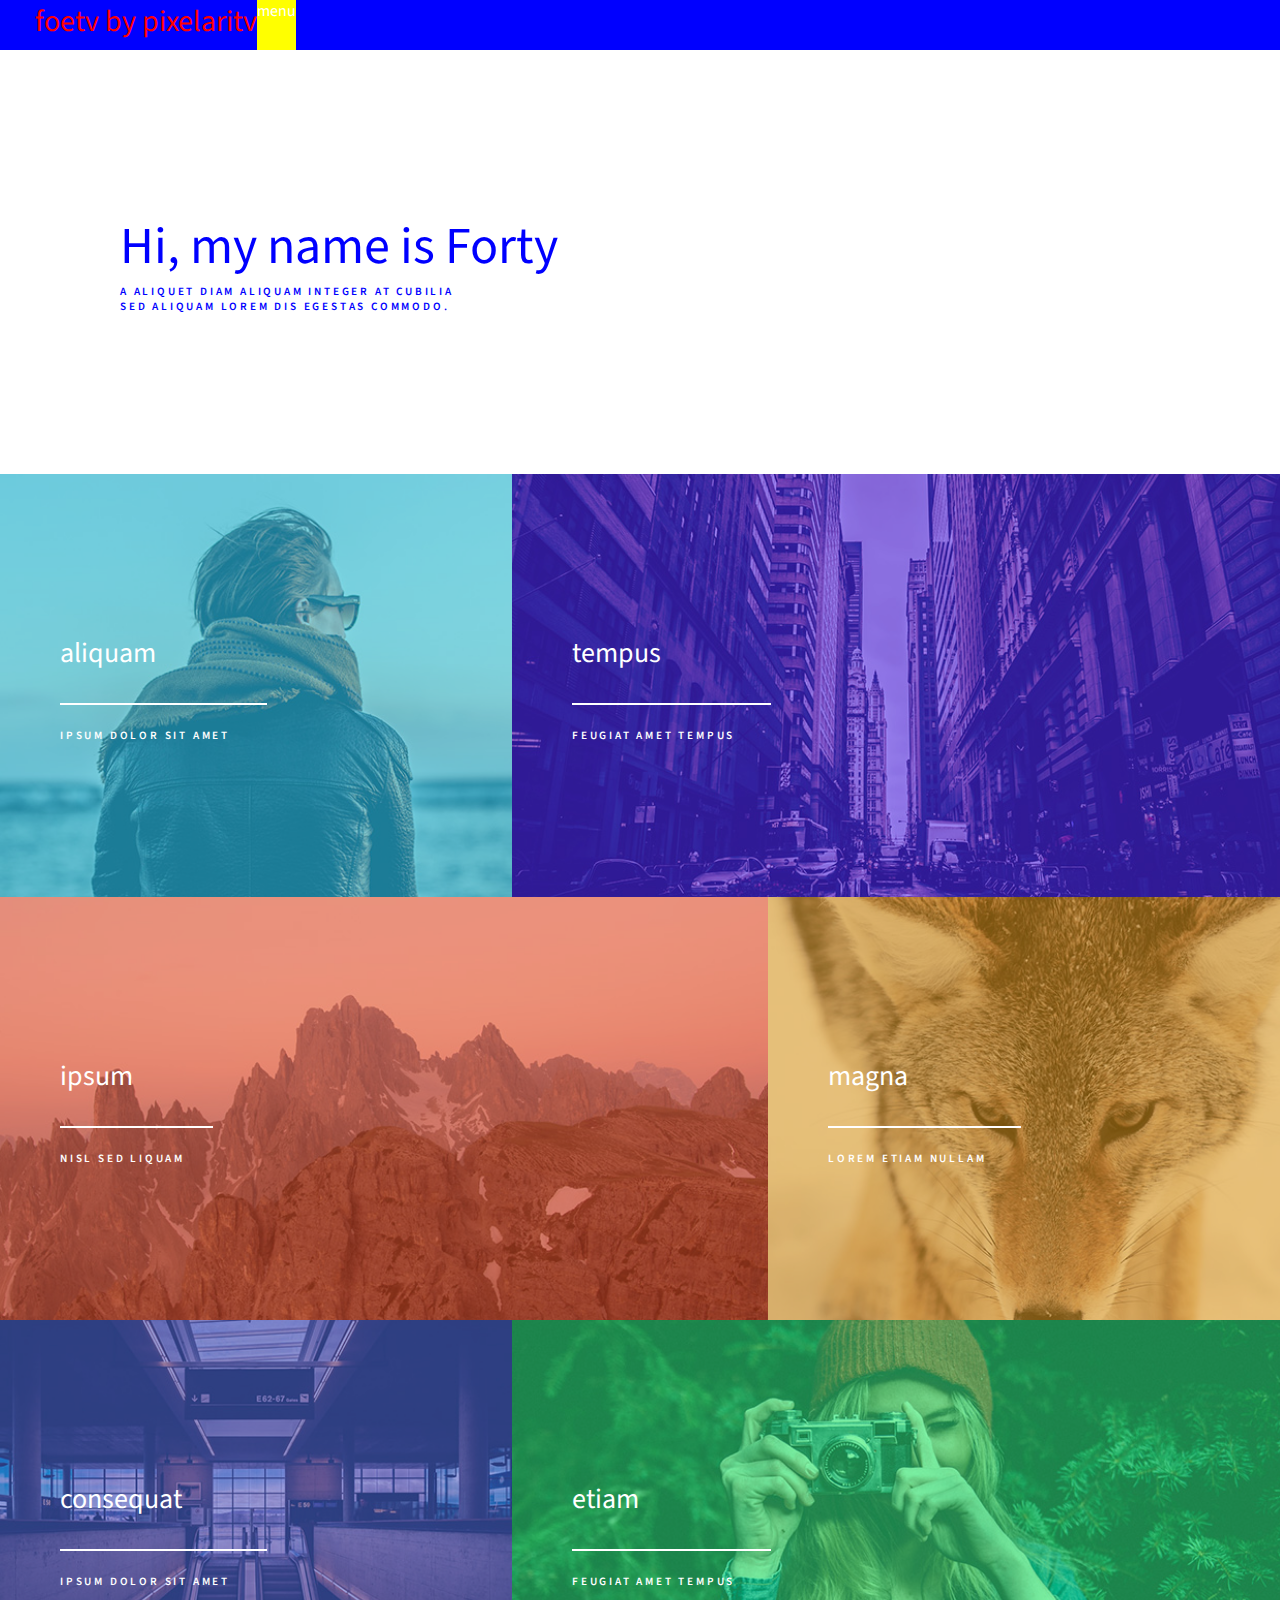
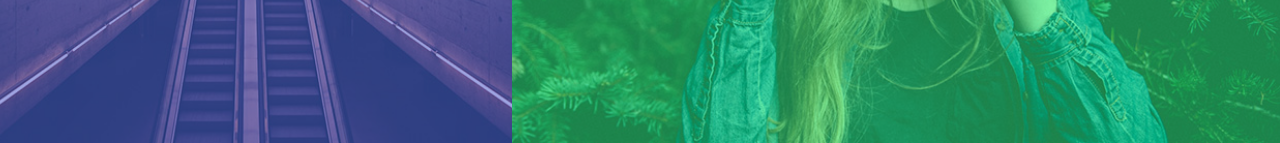
==== commit c39902db: "update files" ====
--- a/index.html
+++ b/index.html
@@ -10,12 +10,12 @@
 <body>
       <div class="wrapper">
 
-         <div class="section-row__col">
+         <div class="row section-row__col">
             <div class="col-2">
                    <h3>foetv by pixelaritv</h3>
             </div>
             <div class="col-3">
-
+                  <h4>menu</h4>
             </div>
          </div>
 
--- a/style.css
+++ b/style.css
@@ -181,7 +181,7 @@
 
 .col-1 h2 {
          font-size: 3.25em;
-         color: red;
+         color:blue;
 
 }
 
@@ -196,7 +196,7 @@
 
 
 .section-row__col {
-    height: 100px;
+    height: 50px;
     background-color: blue;
 }
 
@@ -206,5 +206,9 @@
 }
 
 .section-row__col .col-2{
-    margin: 40px 40px 0 0;
+    margin: 0 0 0 35px;
+}
+
+.section-row__col .col-3 {
+    background-color: yellow;
 }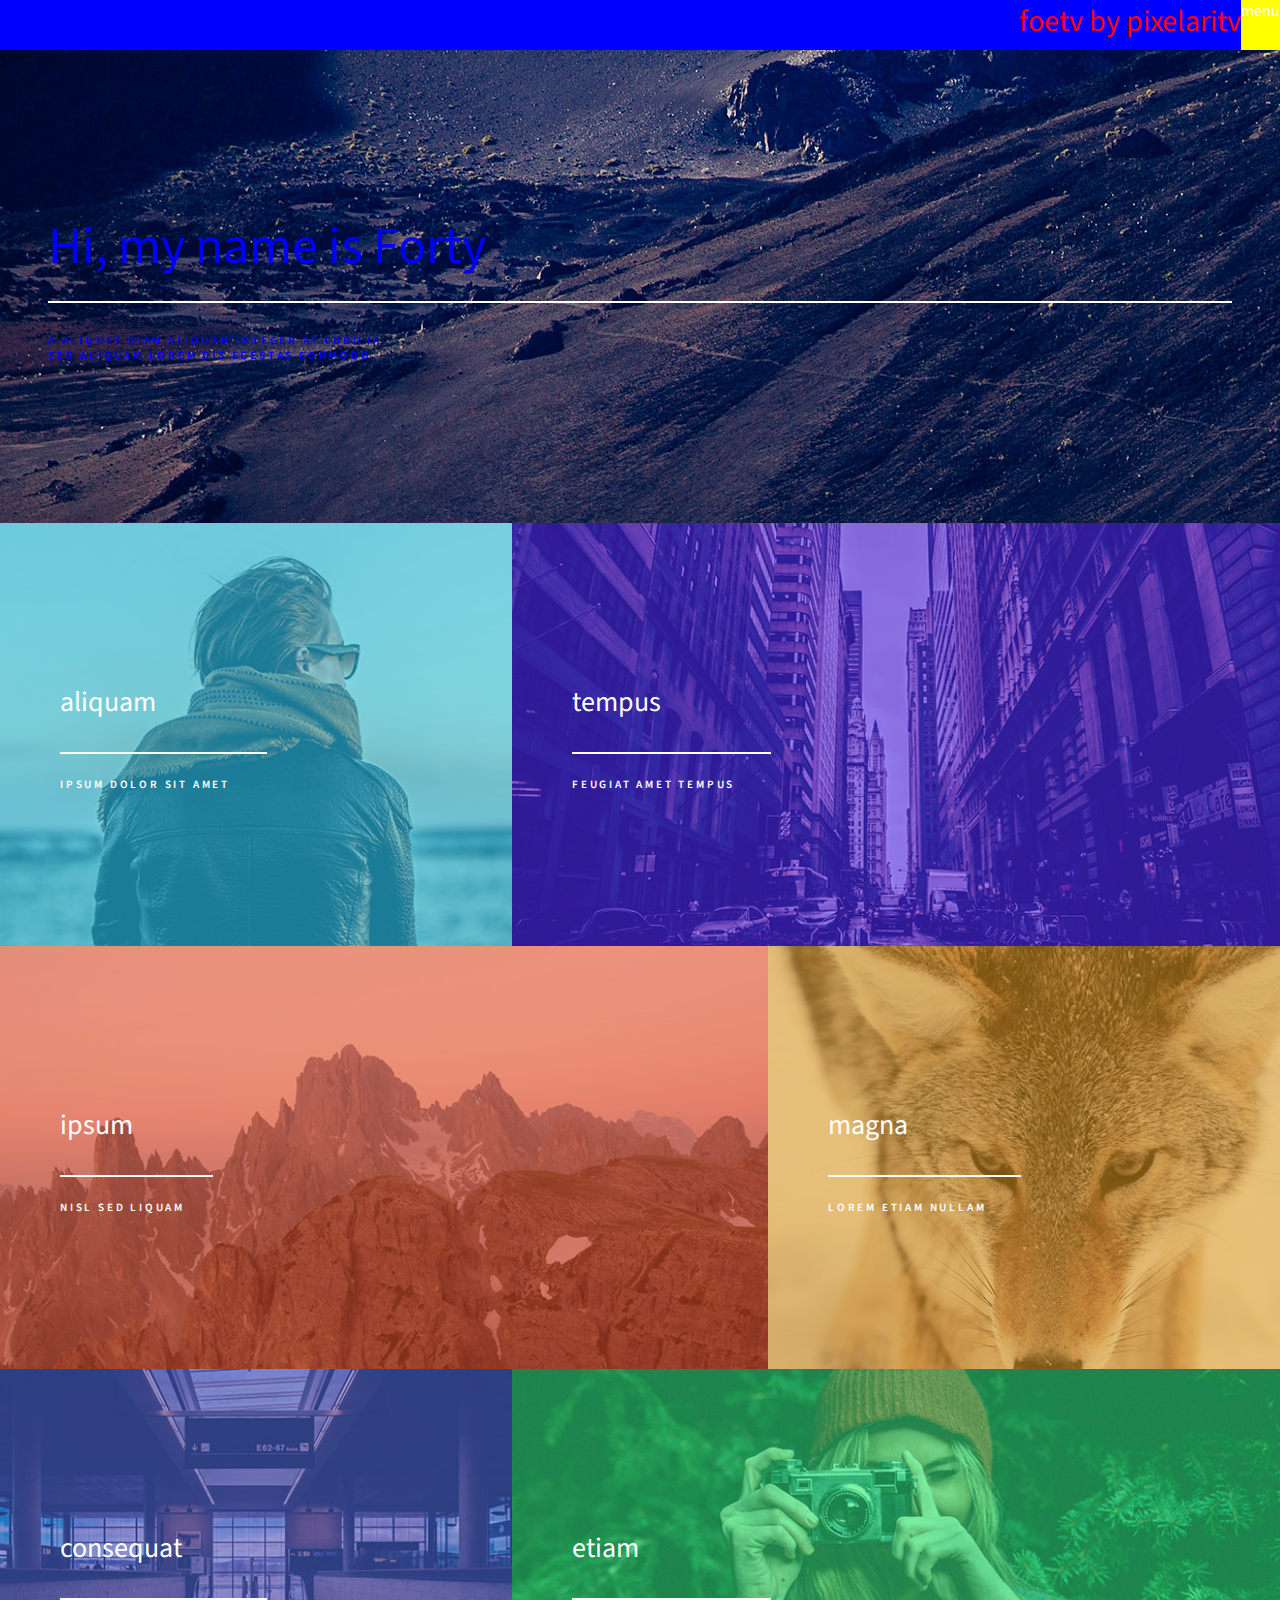
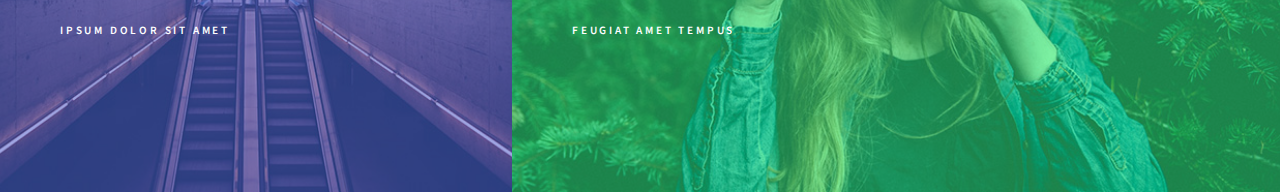
==== commit d252cab8: "aliqu" ====
--- a/index.html
+++ b/index.html
@@ -8,7 +8,7 @@
     <title>magna</title>
 </head>
 <body>
-      <div class="wrapper">
+      <div class="wrapper section-wrap">
 
          <div class="row section-row__col">
             <div class="col-2">
@@ -19,18 +19,18 @@
             </div>
          </div>
 
-         <div class="row">
+         <div class="row section-row__col-1">
               <div class="col-1">
                  <div class="inner">
                      <h2>
-                        Hi, my name is Forty
+                        <span>  Hi, my name is Forty </span>
                   </h2>
                  </div>
                  <div class="description">
                       <p>
-                        A aliquet diam aliquam integer at Cubilia
+                        <span>  A aliquet diam aliquam integer at Cubilia
                        <br>
-                        sed aliquam lorem dis Egestas Commodo.
+                        sed aliquam lorem dis Egestas Commodo. </span>
                       </p>
                  </div>
                  
--- a/style.css
+++ b/style.css
@@ -40,7 +40,6 @@
     top:0;
     width: 100%;
     height: 100%;
-    
     display: flex;
     box-sizing: border-box;
     padding: 60px;
@@ -106,75 +105,13 @@
     background-color: transparent !important;
  }
 
- @media only screen and (max-width: 1660px){
-    .col.col-smal {
-        width: 40%;
-   }
-   .graphiches {
-    height: 47vh;
-}
-   .col.col-big{
-    width: 60%;
-    }
-    .graphiches {
-        height: 47vh;
-    }
- }
-
- @media only screen and (max-width: 1200px){
-    .col.col-smal {
-        width: 50%;
-   }
-   .graphiches {
-    height: 40vh;
-}
-   .col.col-big{
-    width: 50%;
-    }
-    .graphiches {
-        height: 40vh;
-    }
- }
-
- @media only screen and (max-width: 740px){
-    .col.col-smal {
-       width: 50%;
-   }
-   .graphiches {
-    height: 30vh;
-}
-    .col.col-big{
-        width: 50%;
-        
-    }
-    .graphiches {
-        height: 30vh;
-    }
- }
-
- @media only screen and (max-width: 600px){
-    .col.col-smal {
-       width: 100%;
-   }
-   .graphiches {
-    height: 45vh;
-}
-    .col.col-big{
-        width: 100%;
-        
-    }
-    .graphiches {
-        height: 45vh;
-    }
- }
-
-
+ 
  
 
 .col-1 {
     padding: 10em 0 10em 0;
     margin: 0 auto;
-    max-width: 65em;
+    max-width: 77em;
     width: calc(100% - 6em);
 }
 
@@ -186,6 +123,7 @@
 }
 
 .col-1 .description p {
+    margin-top: 30px;
     color: blue;
     font-size: 0.7em;
     font-weight: 600;
@@ -196,6 +134,7 @@
 
 
 .section-row__col {
+    justify-content: flex-end;
     height: 50px;
     background-color: blue;
 }
@@ -211,4 +150,86 @@
 
 .section-row__col .col-3 {
     background-color: yellow;
-}+   
+
+}
+
+
+
+.section-row__col-1 h2 span:after {
+    content: '';
+    background-color: #ffffff;
+    display: block;
+    height: 2px;
+    margin: 0.325em 0 0.5em 0;
+    width: 100%;
+}
+
+.section-wrap{
+    background-image: url(images/banner.jpg);
+
+}
+
+
+
+@media only screen and (max-width: 1660px){
+    .col.col-smal {
+        width: 40%;
+   }
+   .graphiches {
+    height: 47vh;
+}
+   .col.col-big{
+    width: 60%;
+    }
+    .graphiches {
+        height: 47vh;
+    }
+ }
+
+ @media only screen and (max-width: 1200px){
+    .col.col-smal {
+        width: 50%;
+   }
+   .graphiches {
+    height: 40vh;
+}
+   .col.col-big{
+    width: 50%;
+    }
+    .graphiches {
+        height: 40vh;
+    }
+ }
+
+ @media only screen and (max-width: 740px){
+    .col.col-smal {
+       width: 50%;
+   }
+   .graphiches {
+    height: 30vh;
+}
+    .col.col-big{
+        width: 50%;
+        
+    }
+    .graphiches {
+        height: 30vh;
+    }
+ }
+
+ @media only screen and (max-width: 600px){
+    .col.col-smal {
+       width: 100%;
+   }
+   .graphiches {
+    height: 45vh;
+   }
+    .col.col-big{
+        width: 100%;
+        
+    }
+    .graphiches {
+        height: 45vh;
+    }
+ }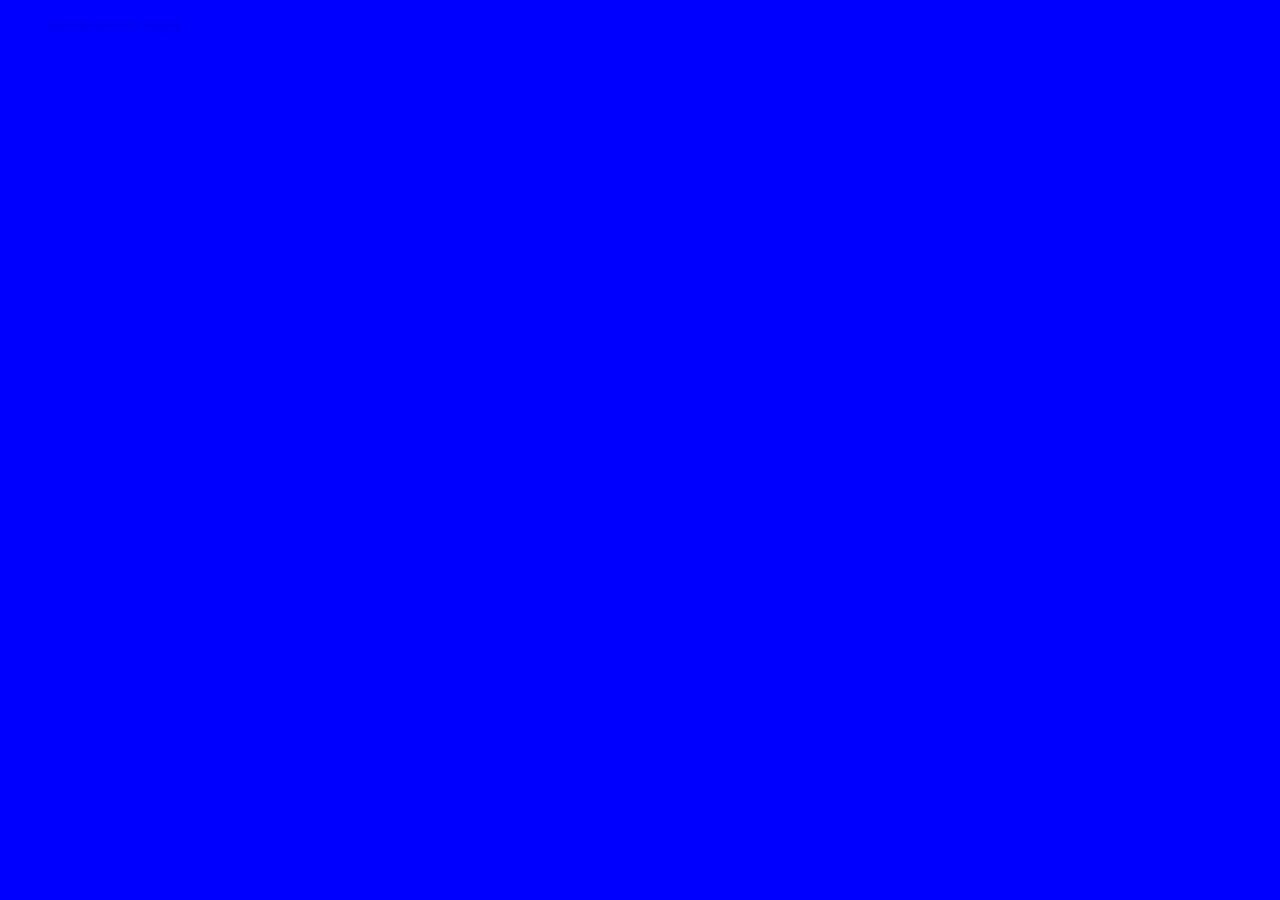
==== commit 67d4dbad: "home" ====
--- a/index.html
+++ b/index.html
@@ -5,111 +5,15 @@
     <meta name="viewport" content="width=device-width, initial-scale=1.0">
     <meta http-equiv="X-UA-Compatible" content="ie=edge">
     <link rel="stylesheet" href="style.css"/>
-    <title>magna</title>
+    <title>home</title>
 </head>
 <body>
-      <div class="wrapper section-wrap">
-
-         <div class="row section-row__col">
-            <div class="col-2">
-                   <h3>foetv by pixelaritv</h3>
-            </div>
-            <div class="col-3">
-                  <h4>menu</h4>
-            </div>
-         </div>
-
-         <div class="row section-row__col-1">
-              <div class="col-1">
-                 <div class="inner">
-                     <h2>
-                        <span>  Hi, my name is Forty </span>
-                  </h2>
-                 </div>
-                 <div class="description">
-                      <p>
-                        <span>  A aliquet diam aliquam integer at Cubilia
-                       <br>
-                        sed aliquam lorem dis Egestas Commodo. </span>
-                      </p>
-                 </div>
-                 
-              </div>
-        
-
-         </div>
-      </div>
-
-
-
-
-
-
-
-     <div class="wrapper">
-             <div class="row ">
-                 <div class="col col-smal ">
-                    <img src="images/pic01.jpg" class="graphiches" />
-                    <div class="layer aliquam">
-                        <div class="layer__box">
-                           <h1>aliquam </h1>
-                           <p><span>ipsum dolor sit amet</span> </p>
-                        </div>
-                      </div>
-                </div>
-                <div class="col col-big">
-                    <img src="images/pic02.jpg" class="graphiches" />
-                    <div class="layer tempus">
-                        <div class="layer__box">
-                           <h1> tempus</h1>
-                           <p> <span>feugiat amet tempus </span> </p>
-                        </div>
-                      </div>
-                </div>
-             </div> <!--? end row -->
-             <div class="row ">
-                <div class="col col-smal">
-                   <img src="images/pic04.jpg" class="graphiches" />
-                   <div class="layer magna">
-                    <div class="layer__box">
-                       <h1>magna</h1>
-                       <p> <span>lorem etiam nullam</span> </p>
-                    </div>
-                  </div>
-               </div>
-               <div class="col col-big">
-                   <img src="images/pic03.jpg" class="graphiches" />
-                   <div class="layer ipsum">
-                    <div class="layer__box">
-                       <h1>ipsum</h1>
-                       <p> <span>nisl sed liquam</span> </p>
-                    </div>
-                  </div>
-               </div>
-            </div> <!--? end row -->
-            <div class="row ">
-                <div class="col col-smal">
-                   <img src="images/pic05.jpg" class="graphiches" />
-                   <div class="layer consequat">
-                    <div class="layer__box">
-                       <h1>consequat</h1>
-                       <p> <span>ipsum dolor sit amet</span> </p>
-                    </div>
-                  </div>
-               </div>
-               <div class="col col-big">
-                   <img src="images/pic06.jpg" class="graphiches" />
-                   <div class="layer etiam">
-                     <div class="layer__box">
-                        <h1>etiam</h1>
-                        <p> <span>feugiat amet tempus</span> </p>
-                     </div>
-                   </div>
-               </div>
-            </div> <!--? end row -->
-     </div>
-
-
+  
+     <ul>
+         <a href="aliqom/index.html" >aliqom</a>
+         <a href="magna/index.html">magna</a>
+         <a href="target/index.html">target</a>
+     </ul>
 
 
 </body>
--- a/style.css
+++ b/style.css
@@ -1,235 +1,3 @@
-@import url('reset.css');
-@import url('https://fonts.googleapis.com/css?family=Source+Sans+Pro&display=swap');
-
 body{
-    color: #ffffff;
-    font-family: 'Source Sans Pro', sans-serif;
-}
-
-.row {
-    display: flex; 
-    flex-wrap: wrap;
-}
-
-.row:nth-child(even) .col.col-smal {
-    order: 1;
-}
-
-.graphiches {
-    display: block;
-    width: 100%;
-    height: 55vh;
-    object-fit: cover;
-}
-
-.col {
-    position: relative;
-}
-
-.col.col-smal {
-     width: 40%;
-}
-
-.col.col-big{
-     width: 60%;
-}
-
-.row .col .layer {
-    position: absolute;
-    left:0;
-    top:0;
-    width: 100%;
-    height: 100%;
-    display: flex;
-    box-sizing: border-box;
-    padding: 60px;
-}
-
-.layer .layer__box {
-    align-self: center;
-}
-.row .col .layer h1 {
-    font-size: 1.75em;
-    margin: 30px 0px;
-}
-
-.row .col .layer p span {
-    display: inline-block;
-    padding: 25px 0 25px 0;
-    position: relative;
-}
-
-.row .col .layer p span:after {
-    content: "";
-    position: absolute;
-    height: 2px;
-    left: 0;
-    top: 0px;
-    width: 122%;
-    background-color: white;
-}
-
-.row .col .layer p {
-    font-size: 0.7em;
-    font-weight: 600;
-    letter-spacing: 0.25em;
-    margin-top: 0;
-    text-transform: uppercase;
-    
-    
-}
-
-
-.layer.aliquam{
-   background-color:  rgba(4, 199, 233, 0.473);
-}
-
-.layer.tempus{
-    background-color:  rgba(65, 4, 233, 0.459);
- }
- .layer.ipsum{
-    background-color:  rgba(233, 57, 4, 0.473);
- }
-
- .layer.magna{
-    background-color:  rgba(233, 153, 4, 0.473);
- }
- .layer.consequat{
-    background-color:  rgba(55, 70, 201, 0.473);
- }
- .layer.etiam{
-    background-color:  rgba(4, 233, 80, 0.473);
- }
-
- .layer:hover {
-    background-color: transparent !important;
- }
-
- 
- 
-
-.col-1 {
-    padding: 10em 0 10em 0;
-    margin: 0 auto;
-    max-width: 77em;
-    width: calc(100% - 6em);
-}
-
-
-.col-1 h2 {
-         font-size: 3.25em;
-         color:blue;
-
-}
-
-.col-1 .description p {
-    margin-top: 30px;
-    color: blue;
-    font-size: 0.7em;
-    font-weight: 600;
-    letter-spacing: 0.25em;
-    text-transform: uppercase;
-}
- 
-
-
-.section-row__col {
-    justify-content: flex-end;
-    height: 50px;
     background-color: blue;
-}
-
-.section-row__col .col-2 h3 {
-    color: red;
-    font-size:30px;
-}
-
-.section-row__col .col-2{
-    margin: 0 0 0 35px;
-}
-
-.section-row__col .col-3 {
-    background-color: yellow;
-   
-
-}
-
-
-
-.section-row__col-1 h2 span:after {
-    content: '';
-    background-color: #ffffff;
-    display: block;
-    height: 2px;
-    margin: 0.325em 0 0.5em 0;
-    width: 100%;
-}
-
-.section-wrap{
-    background-image: url(images/banner.jpg);
-
-}
-
-
-
-@media only screen and (max-width: 1660px){
-    .col.col-smal {
-        width: 40%;
-   }
-   .graphiches {
-    height: 47vh;
-}
-   .col.col-big{
-    width: 60%;
-    }
-    .graphiches {
-        height: 47vh;
-    }
- }
-
- @media only screen and (max-width: 1200px){
-    .col.col-smal {
-        width: 50%;
-   }
-   .graphiches {
-    height: 40vh;
-}
-   .col.col-big{
-    width: 50%;
-    }
-    .graphiches {
-        height: 40vh;
-    }
- }
-
- @media only screen and (max-width: 740px){
-    .col.col-smal {
-       width: 50%;
-   }
-   .graphiches {
-    height: 30vh;
-}
-    .col.col-big{
-        width: 50%;
-        
-    }
-    .graphiches {
-        height: 30vh;
-    }
- }
-
- @media only screen and (max-width: 600px){
-    .col.col-smal {
-       width: 100%;
-   }
-   .graphiches {
-    height: 45vh;
-   }
-    .col.col-big{
-        width: 100%;
-        
-    }
-    .graphiches {
-        height: 45vh;
-    }
- }+}